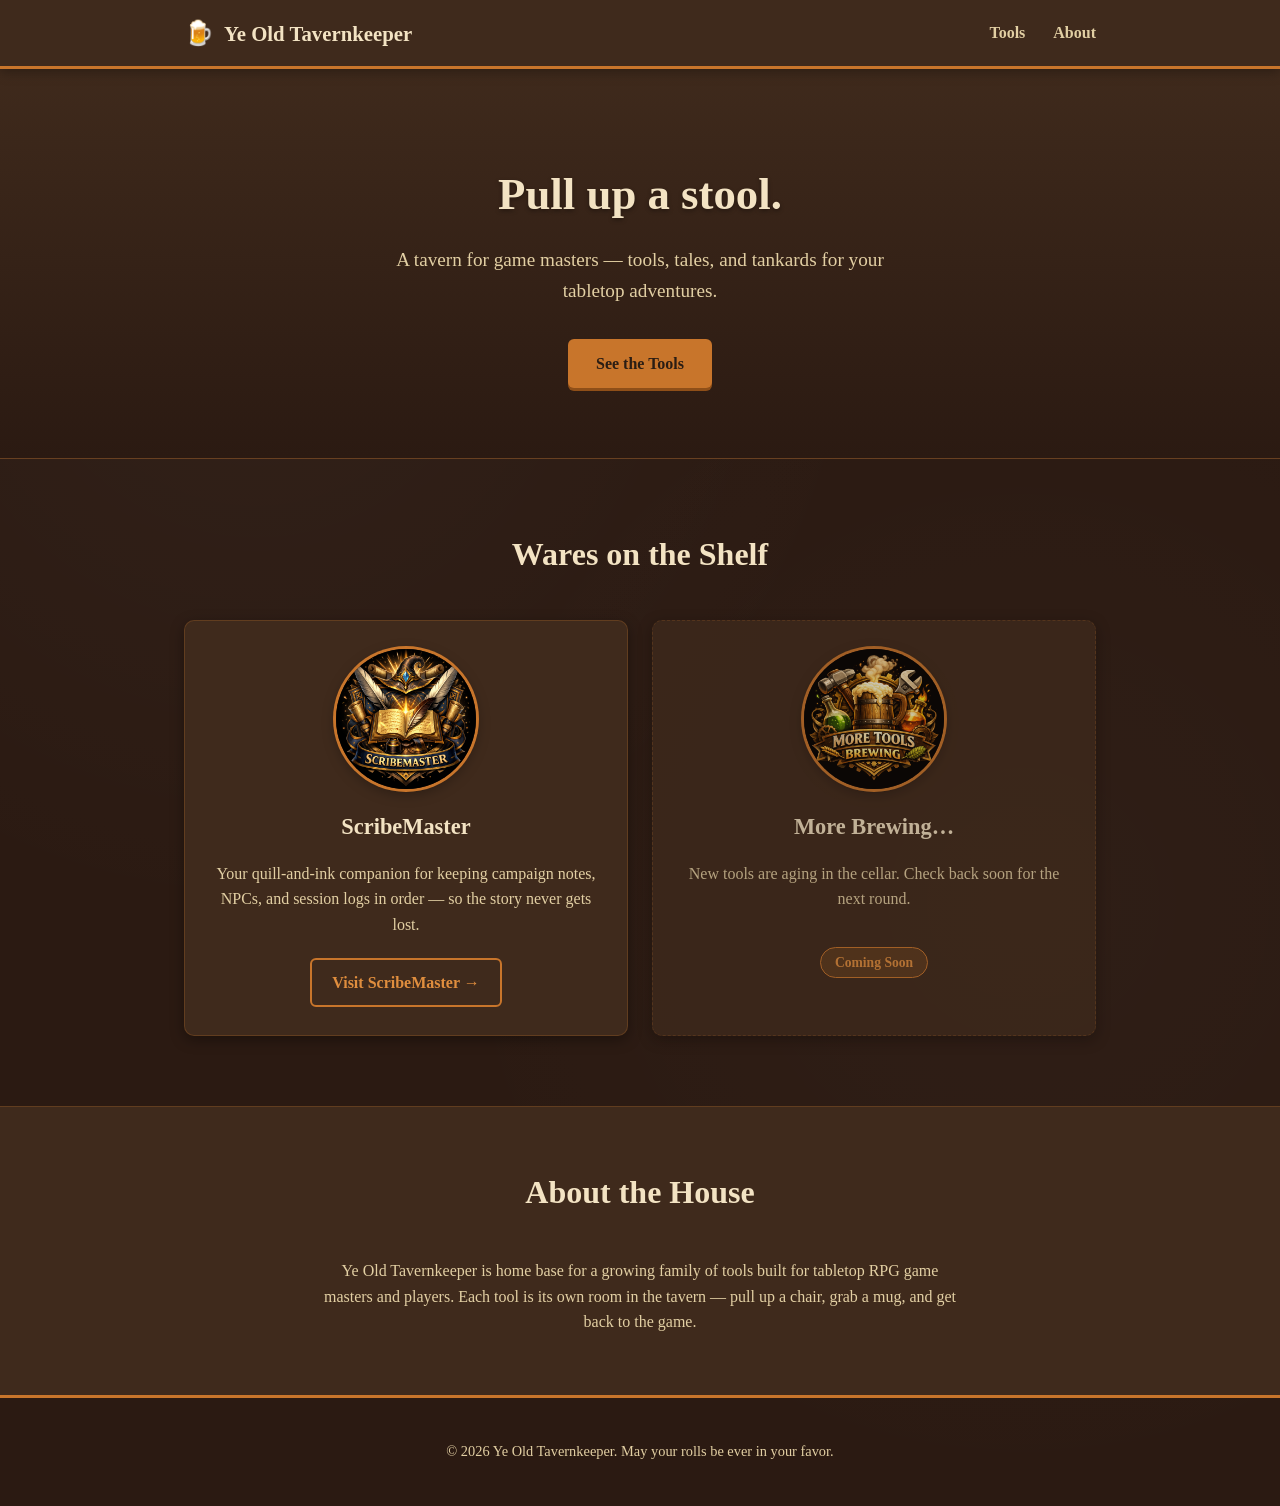
==== index.html @ 270fcdad "Add crest images for ScribeMaster and coming-soon tool cards" ====
<!DOCTYPE html>
<html lang="en">
<head>
<meta charset="UTF-8">
<meta name="viewport" content="width=device-width, initial-scale=1.0">
<title>Ye Old Tavernkeeper — RPG Tools & Sundries</title>
<meta name="description" content="Home of ScribeMaster and other tools for tabletop RPG game masters and players.">
<link rel="icon" href="data:image/svg+xml,<svg xmlns=%22http://www.w3.org/2000/svg%22 viewBox=%220 0 100 100%22><text y=%22.9em%22 font-size=%2290%22>🍺</text></svg>">
<link rel="stylesheet" href="styles.css">
</head>
<body>

<header class="site-header">
  <div class="wrap header-inner">
    <a href="/" class="brand">
      <span class="brand-icon" aria-hidden="true">🍺</span>
      <span class="brand-text">Ye Old Tavernkeeper</span>
    </a>
    <nav class="site-nav">
      <a href="#tools">Tools</a>
      <a href="#about">About</a>
    </nav>
  </div>
</header>

<main>
  <section class="hero">
    <div class="wrap">
      <h1>Pull up a stool.</h1>
      <p class="tagline">A tavern for game masters — tools, tales, and tankards for your tabletop adventures.</p>
      <a href="#tools" class="btn btn-primary">See the Tools</a>
    </div>
  </section>

  <section id="tools" class="tools">
    <div class="wrap">
      <h2>Wares on the Shelf</h2>
      <div class="tool-grid">

        <article class="tool-card tool-card--live">
          <img class="tool-crest" src="images/scribemaster-crest.png" alt="ScribeMaster crest">
          <h3>ScribeMaster</h3>
          <p>Your quill-and-ink companion for keeping campaign notes, NPCs, and session logs in order — so the story never gets lost.</p>
          <a href="https://scribemaster.yeoldtavernkeeper.com" class="btn btn-secondary">Visit ScribeMaster &rarr;</a>
        </article>

        <article class="tool-card tool-card--soon">
          <img class="tool-crest" src="images/more-tools-brewing.png" alt="More tools brewing crest">
          <h3>More Brewing&hellip;</h3>
          <p>New tools are aging in the cellar. Check back soon for the next round.</p>
          <span class="badge">Coming Soon</span>
        </article>

      </div>
    </div>
  </section>

  <section id="about" class="about">
    <div class="wrap">
      <h2>About the House</h2>
      <p>Ye Old Tavernkeeper is home base for a growing family of tools built for tabletop RPG game masters and players. Each tool is its own room in the tavern — pull up a chair, grab a mug, and get back to the game.</p>
    </div>
  </section>
</main>

<footer class="site-footer">
  <div class="wrap">
    <p>&copy; <span id="year"></span> Ye Old Tavernkeeper. May your rolls be ever in your favor.</p>
  </div>
</footer>

<script>
  document.getElementById('year').textContent = new Date().getFullYear();
</script>
</body>
</html>
---- styles.css ----
:root {
  --wood-dark: #2b1a12;
  --wood: #3f2a1c;
  --wood-light: #5a3d28;
  --parchment: #f3e3c3;
  --parchment-dim: #e2cfa3;
  --ember: #c8752b;
  --ember-bright: #e08e3e;
  --ink: #2a1d14;
  --shadow: rgba(0, 0, 0, 0.35);
}

* { box-sizing: border-box; }

html, body {
  margin: 0;
  padding: 0;
}

body {
  font-family: Georgia, 'Times New Roman', serif;
  background: var(--wood-dark);
  background-image:
    radial-gradient(circle at 20% 20%, rgba(255, 255, 255, 0.03), transparent 40%),
    radial-gradient(circle at 80% 60%, rgba(255, 255, 255, 0.02), transparent 45%);
  color: var(--parchment);
  line-height: 1.6;
}

.wrap {
  max-width: 960px;
  margin: 0 auto;
  padding: 0 24px;
}

a {
  color: var(--ember-bright);
  text-decoration: none;
}
a:hover {
  text-decoration: underline;
}

h1, h2, h3 {
  font-family: 'Trebuchet MS', Georgia, serif;
  color: var(--parchment);
  margin-top: 0;
}

/* Header */
.site-header {
  background: var(--wood);
  border-bottom: 3px solid var(--ember);
  box-shadow: 0 2px 12px var(--shadow);
  position: sticky;
  top: 0;
  z-index: 10;
}

.header-inner {
  display: flex;
  align-items: center;
  justify-content: space-between;
  padding-top: 14px;
  padding-bottom: 14px;
}

.brand {
  display: flex;
  align-items: center;
  gap: 10px;
  font-size: 1.3rem;
  font-weight: bold;
  color: var(--parchment);
}
.brand:hover { text-decoration: none; }
.brand-icon { font-size: 1.5rem; }

.site-nav a {
  margin-left: 24px;
  color: var(--parchment-dim);
  font-weight: bold;
}
.site-nav a:hover { color: var(--ember-bright); }

/* Hero */
.hero {
  text-align: center;
  padding: 90px 0 70px;
  background: linear-gradient(180deg, var(--wood) 0%, var(--wood-dark) 100%);
  border-bottom: 1px solid rgba(200, 117, 43, 0.3);
}

.hero h1 {
  font-size: 2.8rem;
  margin-bottom: 14px;
  text-shadow: 0 2px 4px var(--shadow);
}

.tagline {
  font-size: 1.2rem;
  color: var(--parchment-dim);
  max-width: 520px;
  margin: 0 auto 32px;
}

.btn {
  display: inline-block;
  padding: 12px 28px;
  border-radius: 6px;
  font-weight: bold;
  font-family: 'Trebuchet MS', Georgia, serif;
}
.btn:hover { text-decoration: none; }

.btn-primary {
  background: var(--ember);
  color: var(--ink);
  box-shadow: 0 3px 0 #8f4f18;
}
.btn-primary:hover { background: var(--ember-bright); }

.btn-secondary {
  background: transparent;
  border: 2px solid var(--ember);
  color: var(--ember-bright);
  padding: 10px 20px;
}
.btn-secondary:hover {
  background: var(--ember);
  color: var(--ink);
}

/* Tools */
.tools {
  padding: 70px 0;
}

.tools h2, .about h2 {
  text-align: center;
  font-size: 2rem;
  margin-bottom: 40px;
}

.tool-grid {
  display: grid;
  grid-template-columns: repeat(auto-fit, minmax(260px, 1fr));
  gap: 24px;
}

.tool-card {
  background: var(--wood);
  border: 1px solid rgba(200, 117, 43, 0.25);
  border-radius: 10px;
  padding: 28px;
  text-align: center;
  box-shadow: 0 4px 14px var(--shadow);
}

.tool-card--soon {
  opacity: 0.75;
  border-style: dashed;
}

.tool-crest {
  width: 140px;
  height: 140px;
  object-fit: contain;
  margin-bottom: 12px;
  border-radius: 50%;
  background: var(--wood-dark);
  box-shadow: 0 0 0 3px var(--ember), 0 4px 14px var(--shadow);
}

.tool-card h3 {
  font-size: 1.4rem;
  margin-bottom: 10px;
}

.tool-card p {
  color: var(--parchment-dim);
  margin-bottom: 20px;
  min-height: 66px;
}

.badge {
  display: inline-block;
  background: rgba(200, 117, 43, 0.2);
  color: var(--ember-bright);
  border: 1px solid var(--ember);
  border-radius: 20px;
  padding: 4px 14px;
  font-size: 0.85rem;
  font-weight: bold;
}

/* About */
.about {
  background: var(--wood);
  padding: 60px 0;
  border-top: 1px solid rgba(200, 117, 43, 0.25);
  border-bottom: 3px solid var(--ember);
}
.about p {
  max-width: 640px;
  margin: 0 auto;
  text-align: center;
  color: var(--parchment-dim);
}

/* Footer */
.site-footer {
  padding: 28px 0;
  text-align: center;
  color: var(--parchment-dim);
  font-size: 0.9rem;
}

@media (max-width: 600px) {
  .hero h1 { font-size: 2.1rem; }
  .header-inner { flex-direction: column; gap: 10px; }
  .site-nav a { margin: 0 12px; }
}
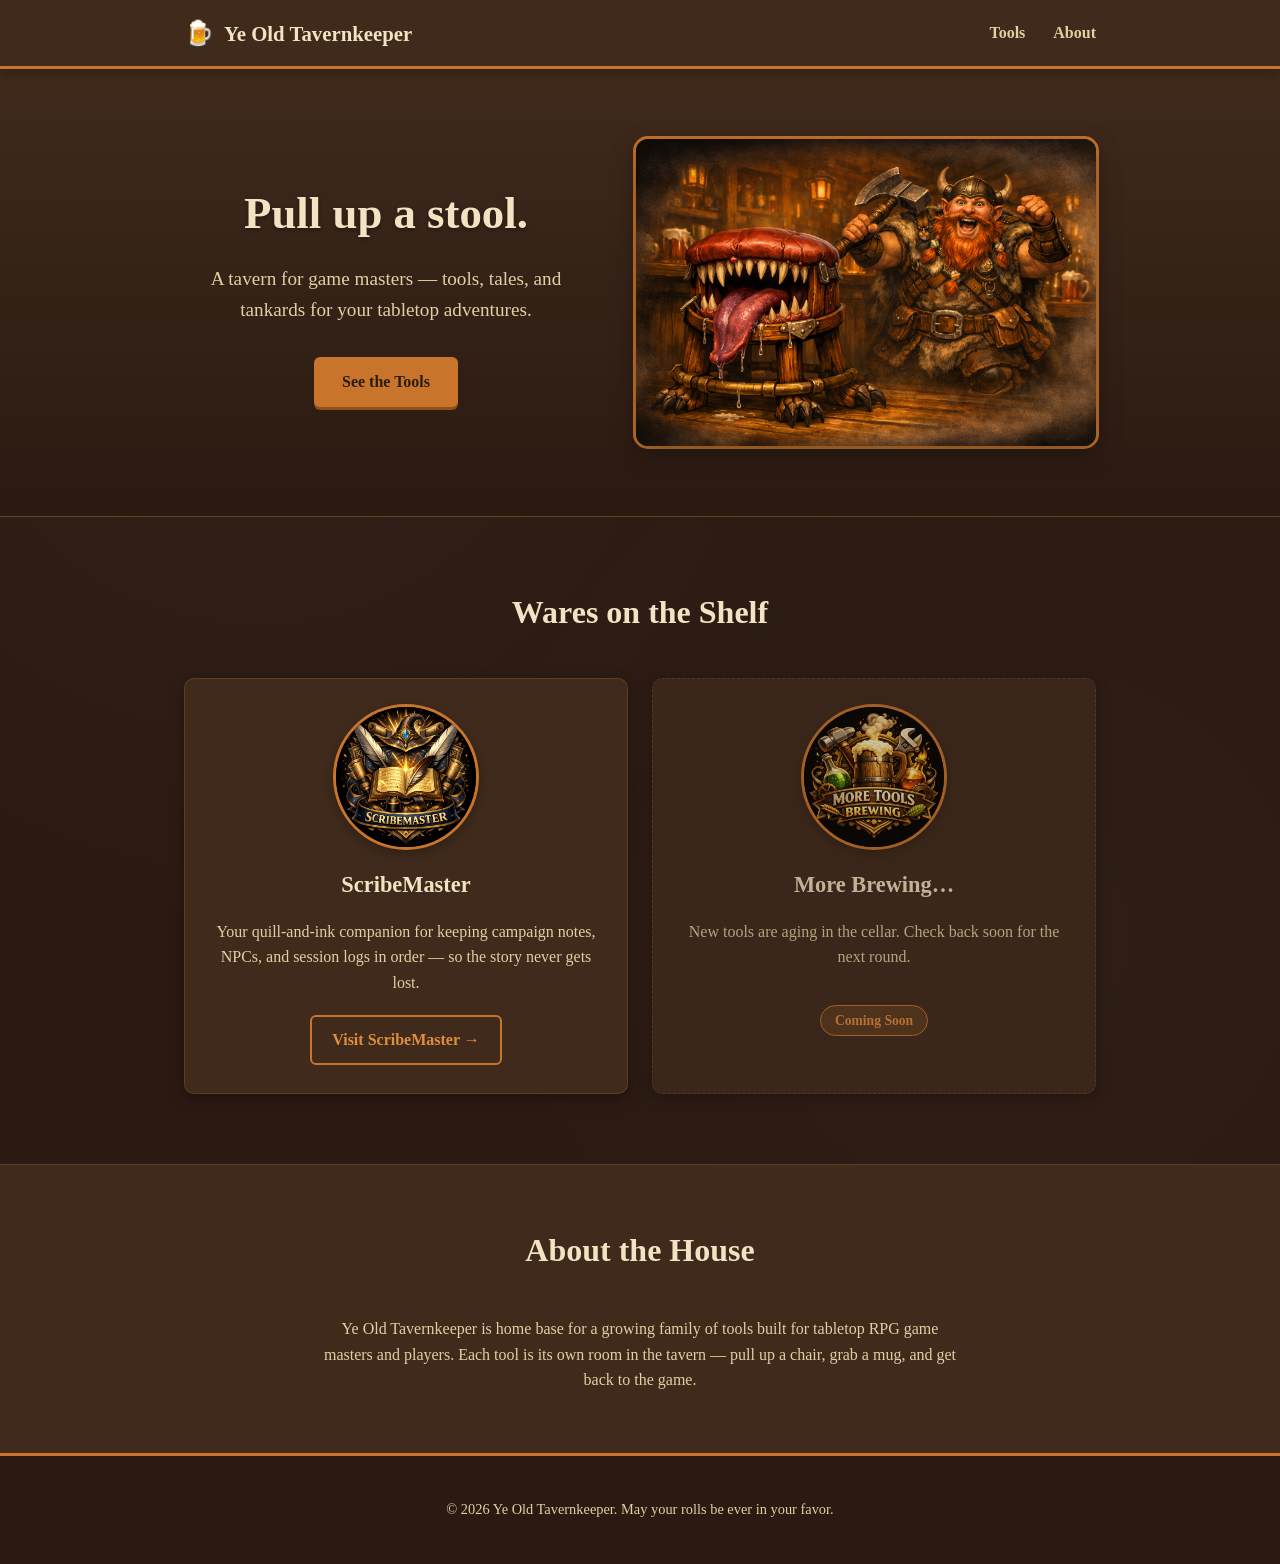
==== commit a4affa3a: "Add tavernkeeper hero image" ====
--- a/index.html
+++ b/index.html
@@ -25,10 +25,13 @@
 
 <main>
   <section class="hero">
-    <div class="wrap">
-      <h1>Pull up a stool.</h1>
-      <p class="tagline">A tavern for game masters — tools, tales, and tankards for your tabletop adventures.</p>
-      <a href="#tools" class="btn btn-primary">See the Tools</a>
+    <div class="wrap hero-inner">
+      <div class="hero-text">
+        <h1>Pull up a stool.</h1>
+        <p class="tagline">A tavern for game masters — tools, tales, and tankards for your tabletop adventures.</p>
+        <a href="#tools" class="btn btn-primary">See the Tools</a>
+      </div>
+      <img class="hero-image" src="images/hero-tavernkeeper.png" alt="A jovial dwarf tavernkeeper beside a monstrous, tooth-filled bar stool">
     </div>
   </section>
 
--- a/styles.css
+++ b/styles.css
@@ -85,10 +85,20 @@
 
 /* Hero */
 .hero {
-  text-align: center;
-  padding: 90px 0 70px;
+  padding: 70px 0;
   background: linear-gradient(180deg, var(--wood) 0%, var(--wood-dark) 100%);
   border-bottom: 1px solid rgba(200, 117, 43, 0.3);
+}
+
+.hero-inner {
+  display: flex;
+  align-items: center;
+  gap: 48px;
+}
+
+.hero-text {
+  flex: 1 1 380px;
+  text-align: center;
 }
 
 .hero h1 {
@@ -102,6 +112,19 @@
   color: var(--parchment-dim);
   max-width: 520px;
   margin: 0 auto 32px;
+}
+
+.hero-image {
+  flex: 1 1 380px;
+  max-width: 460px;
+  width: 100%;
+  height: auto;
+  border-radius: 12px;
+  box-shadow: 0 8px 24px var(--shadow), 0 0 0 3px var(--ember);
+}
+
+@media (max-width: 780px) {
+  .hero-inner { flex-direction: column; }
 }
 
 .btn {
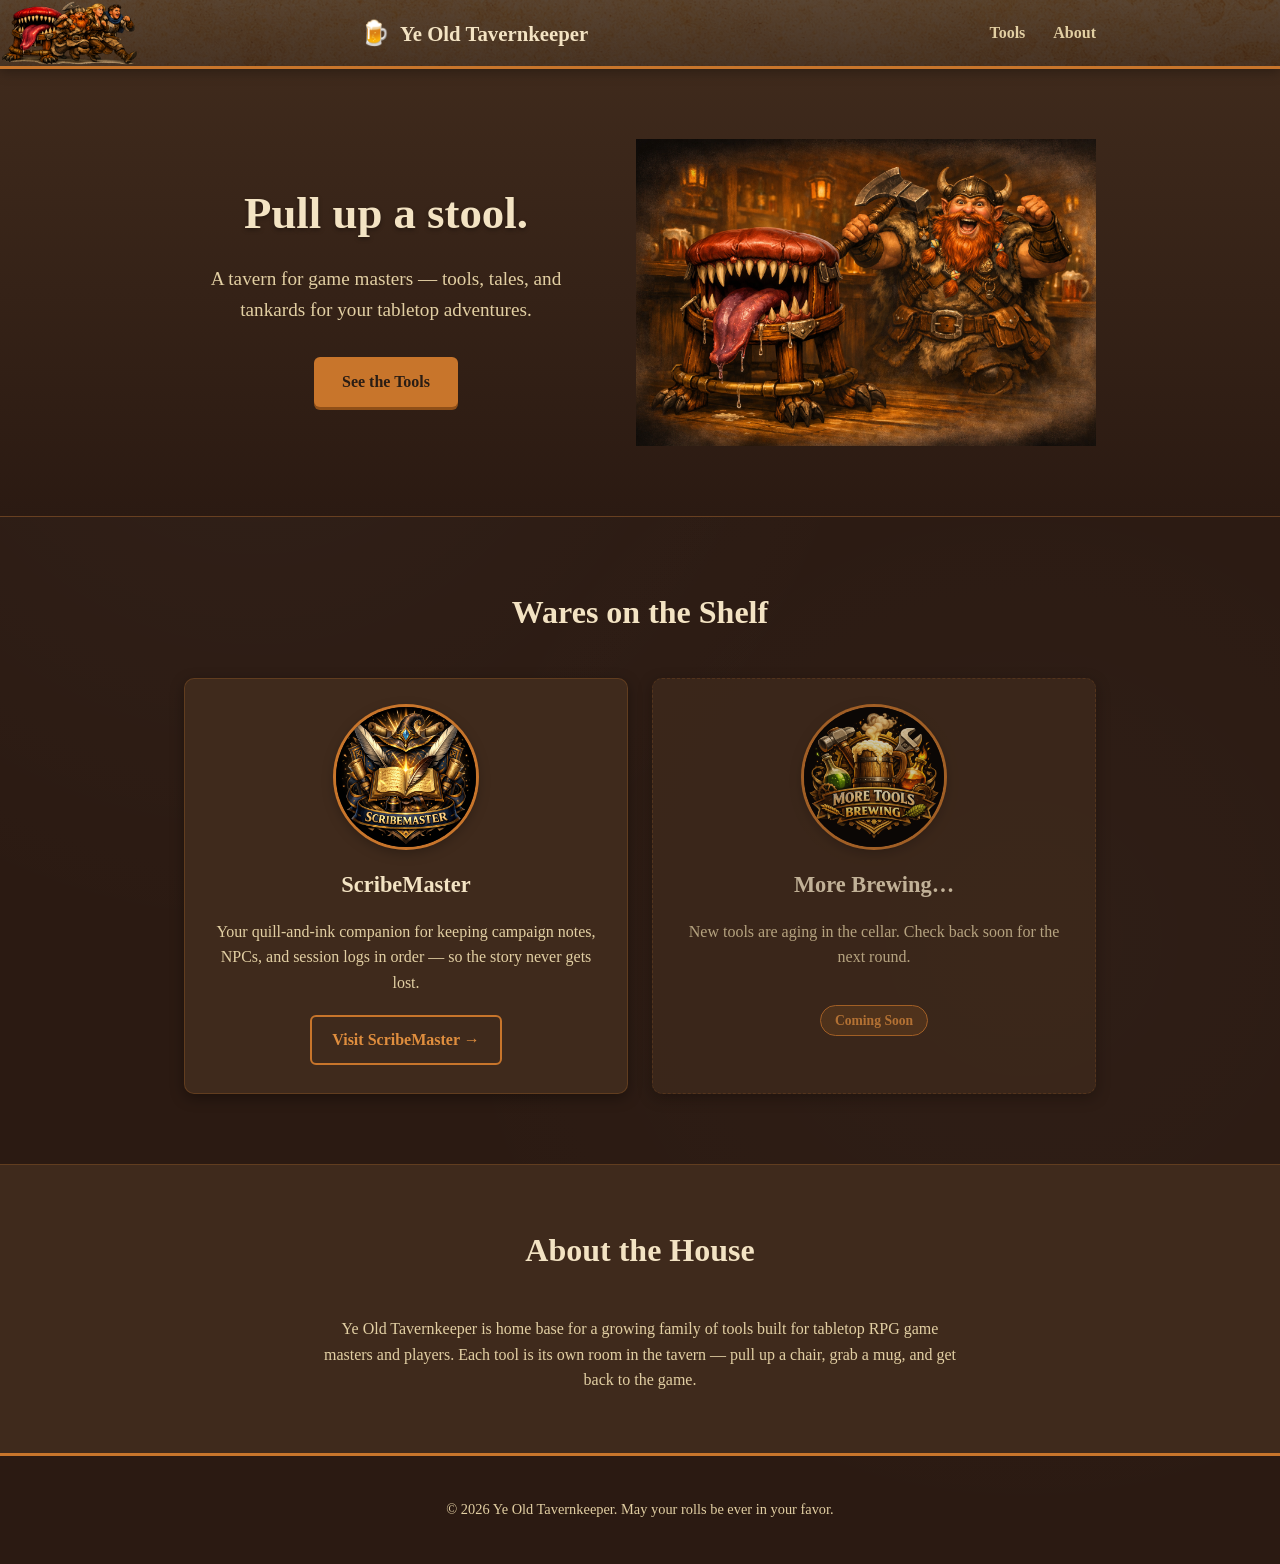
==== commit b016f92c: "Add parchment background and running party artwork to header" ====
--- a/index.html
+++ b/index.html
@@ -11,6 +11,7 @@
 <body>
 
 <header class="site-header">
+  <img class="header-run" src="images/running-cropped.png" alt="An adventuring party running">
   <div class="wrap header-inner">
     <a href="/" class="brand">
       <span class="brand-icon" aria-hidden="true">🍺</span>
--- a/styles.css
+++ b/styles.css
@@ -49,15 +49,38 @@
 
 /* Header */
 .site-header {
-  background: var(--wood);
+  background:
+    linear-gradient(180deg, rgba(43, 26, 18, 0.78), rgba(43, 26, 18, 0.86)),
+    url('images/menu-bg.png');
+  background-size: cover;
+  background-position: center;
+  background-repeat: no-repeat;
   border-bottom: 3px solid var(--ember);
   box-shadow: 0 2px 12px var(--shadow);
   position: sticky;
   top: 0;
   z-index: 10;
+  overflow: hidden;
+}
+
+.header-run {
+  position: absolute;
+  left: 0;
+  top: 50%;
+  transform: translateY(-50%);
+  height: 100%;
+  width: auto;
+  pointer-events: none;
+  z-index: 1;
+}
+
+.site-header .wrap {
+  padding-left: 200px;
 }
 
 .header-inner {
+  position: relative;
+  z-index: 2;
   display: flex;
   align-items: center;
   justify-content: space-between;
@@ -119,8 +142,6 @@
   max-width: 460px;
   width: 100%;
   height: auto;
-  border-radius: 12px;
-  box-shadow: 0 8px 24px var(--shadow), 0 0 0 3px var(--ember);
 }
 
 @media (max-width: 780px) {
@@ -243,4 +264,6 @@
   .hero h1 { font-size: 2.1rem; }
   .header-inner { flex-direction: column; gap: 10px; }
   .site-nav a { margin: 0 12px; }
-}
+  .header-run { display: none; }
+  .site-header .wrap { padding-left: 24px; }
+}
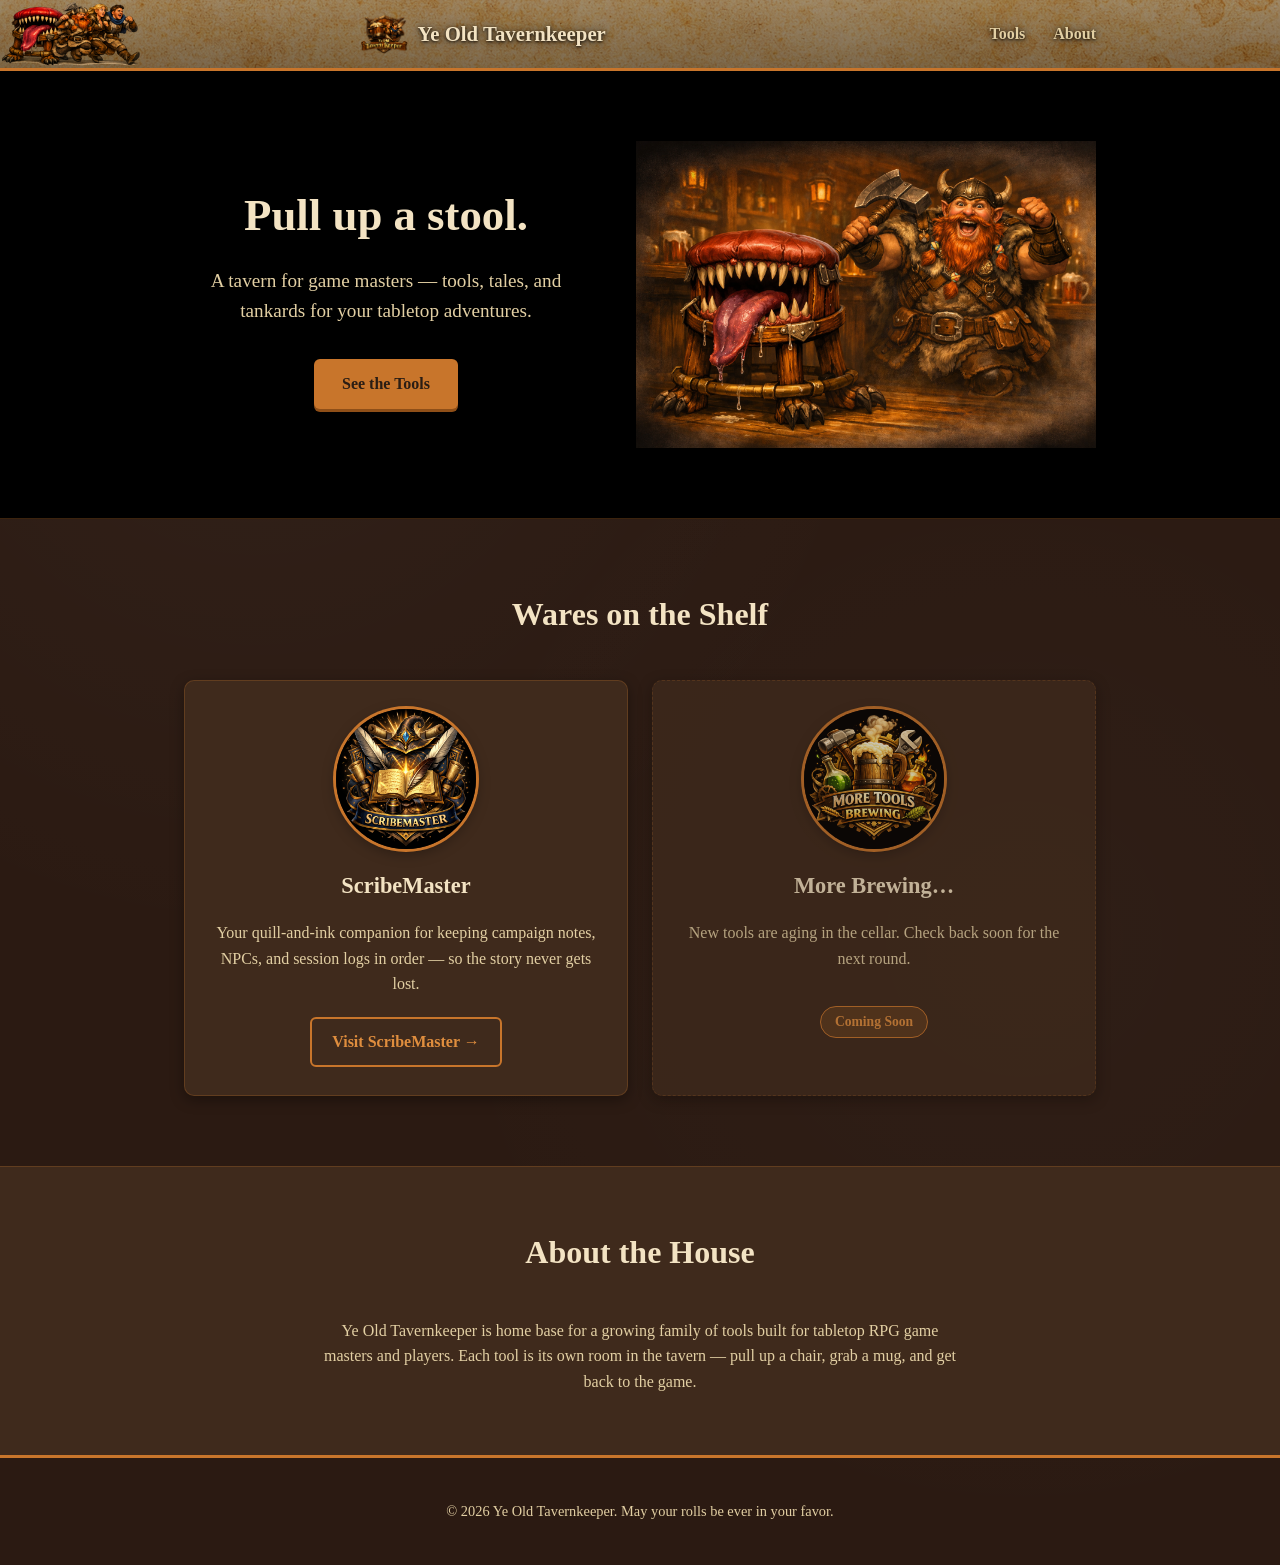
==== commit 7c6298b5: "Replace emoji brand icon with TK crest logo" ====
--- a/index.html
+++ b/index.html
@@ -14,7 +14,7 @@
   <img class="header-run" src="images/running-cropped.png" alt="An adventuring party running">
   <div class="wrap header-inner">
     <a href="/" class="brand">
-      <span class="brand-icon" aria-hidden="true">🍺</span>
+      <img class="brand-icon" src="images/tk-logo-cropped.png" alt="Ye Old Tavernkeeper logo">
       <span class="brand-text">Ye Old Tavernkeeper</span>
     </a>
     <nav class="site-nav">
--- a/styles.css
+++ b/styles.css
@@ -50,7 +50,7 @@
 /* Header */
 .site-header {
   background:
-    linear-gradient(180deg, rgba(43, 26, 18, 0.78), rgba(43, 26, 18, 0.86)),
+    linear-gradient(180deg, rgba(20, 12, 8, 0.4), rgba(20, 12, 8, 0.55)),
     url('images/menu-bg.png');
   background-size: cover;
   background-position: center;
@@ -95,12 +95,17 @@
   font-size: 1.3rem;
   font-weight: bold;
   color: var(--parchment);
+  text-shadow: 0 1px 3px rgba(0, 0, 0, 0.85), 0 0 8px rgba(0, 0, 0, 0.6);
 }
 .brand:hover { text-decoration: none; }
-.brand-icon { font-size: 1.5rem; }
+.brand-icon {
+  height: 40px;
+  width: auto;
+}
 
 .site-nav a {
   margin-left: 24px;
+  text-shadow: 0 1px 3px rgba(0, 0, 0, 0.85), 0 0 8px rgba(0, 0, 0, 0.6);
   color: var(--parchment-dim);
   font-weight: bold;
 }
@@ -109,7 +114,7 @@
 /* Hero */
 .hero {
   padding: 70px 0;
-  background: linear-gradient(180deg, var(--wood) 0%, var(--wood-dark) 100%);
+  background: #000;
   border-bottom: 1px solid rgba(200, 117, 43, 0.3);
 }
 
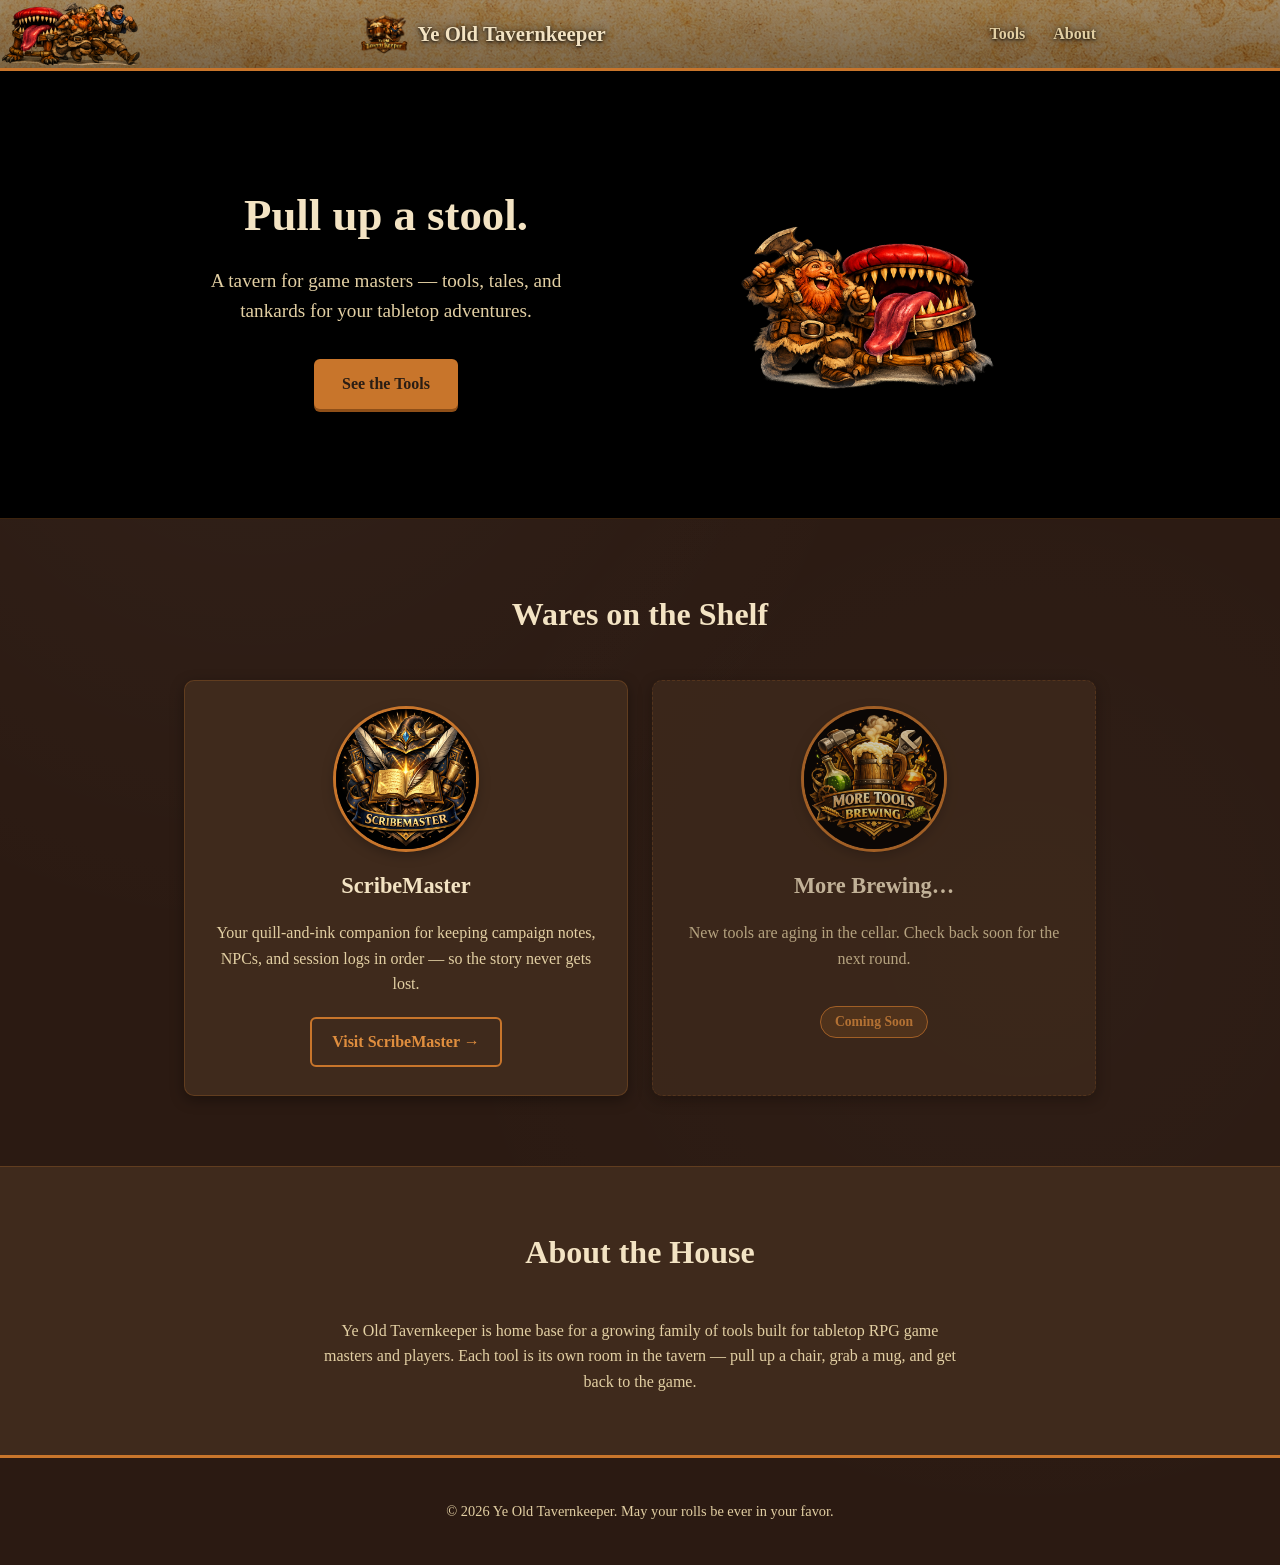
==== commit d0a6ff94: "Use transparent hero tavernkeeper image" ====
--- a/index.html
+++ b/index.html
@@ -32,7 +32,7 @@
         <p class="tagline">A tavern for game masters — tools, tales, and tankards for your tabletop adventures.</p>
         <a href="#tools" class="btn btn-primary">See the Tools</a>
       </div>
-      <img class="hero-image" src="images/hero-tavernkeeper.png" alt="A jovial dwarf tavernkeeper beside a monstrous, tooth-filled bar stool">
+      <img class="hero-image" src="images/hero-tavernkeeper_trans.png" alt="A jovial dwarf tavernkeeper beside a monstrous, tooth-filled bar stool">
     </div>
   </section>
 
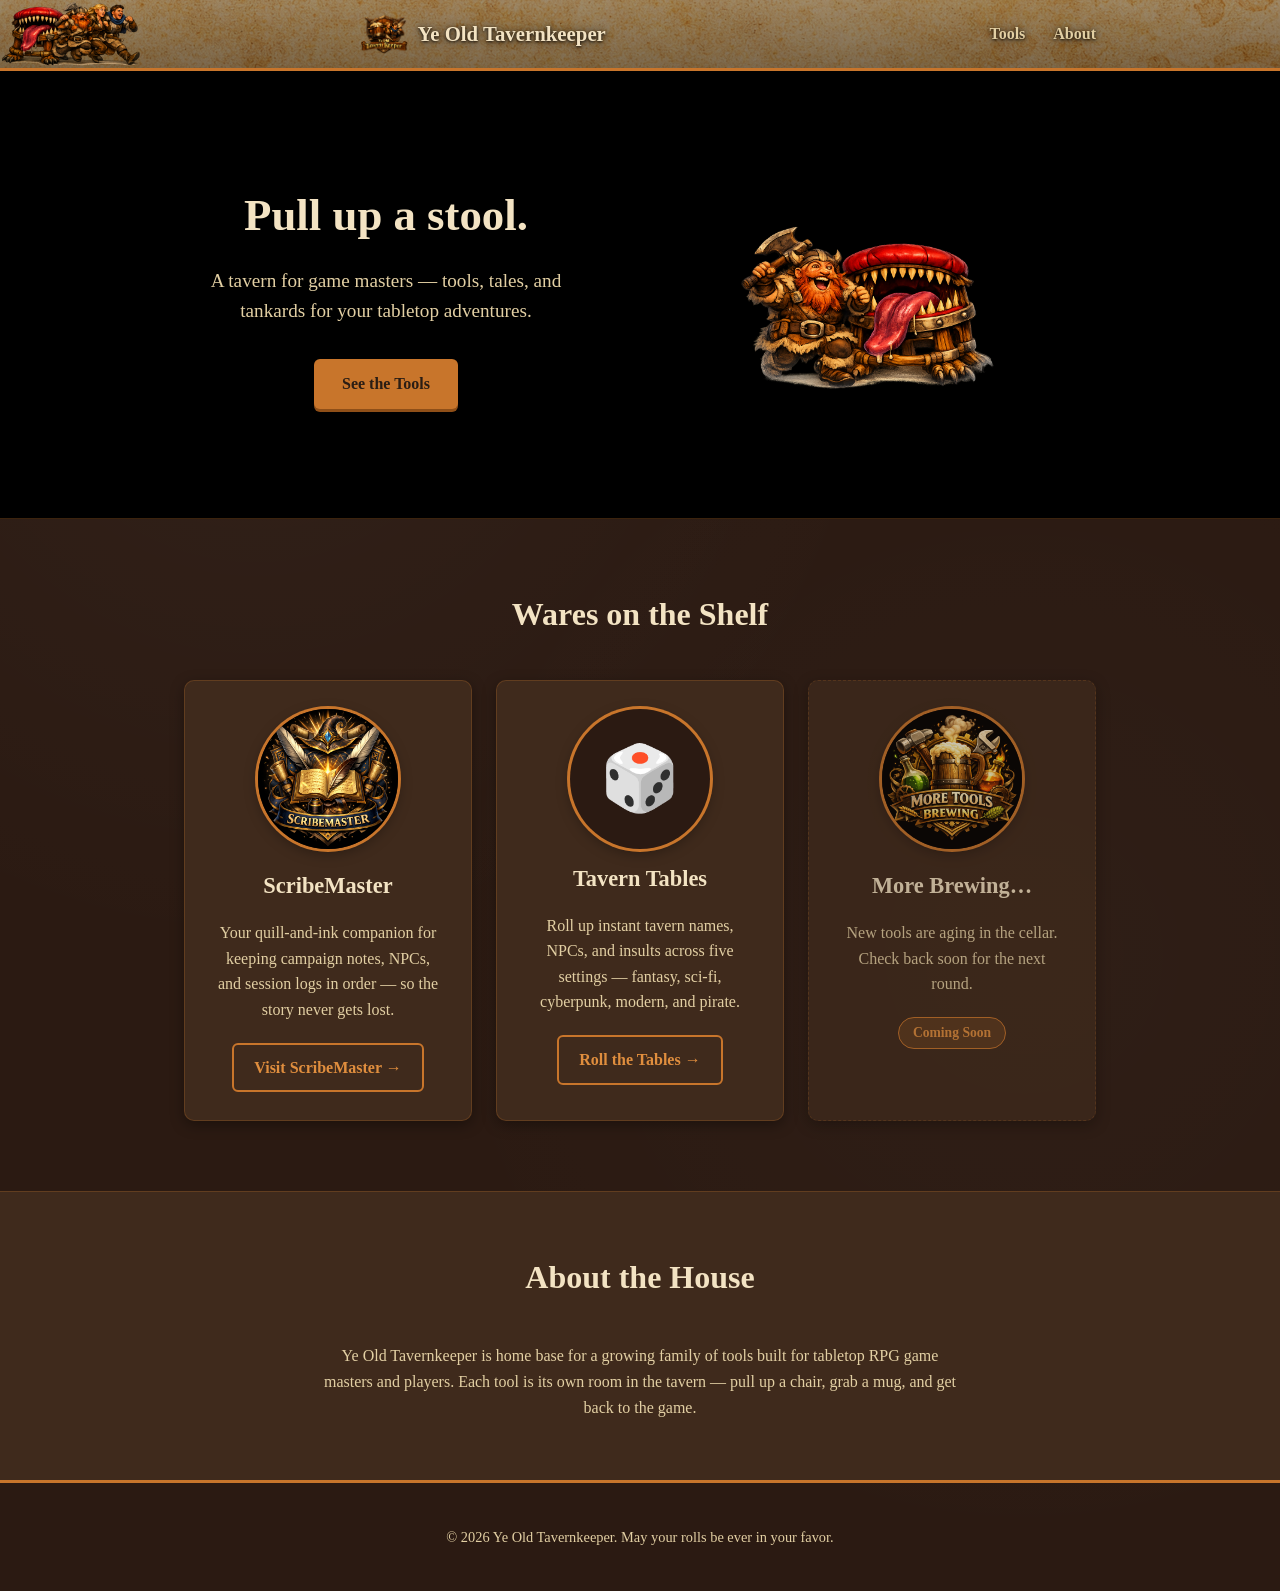
==== commit 39485953: "Add Tavern Tables generator (names/NPCs/insults across 5 themes)" ====
--- a/index.html
+++ b/index.html
@@ -5,7 +5,7 @@
 <meta name="viewport" content="width=device-width, initial-scale=1.0">
 <title>Ye Old Tavernkeeper — RPG Tools & Sundries</title>
 <meta name="description" content="Home of ScribeMaster and other tools for tabletop RPG game masters and players.">
-<link rel="icon" href="data:image/svg+xml,<svg xmlns=%22http://www.w3.org/2000/svg%22 viewBox=%220 0 100 100%22><text y=%22.9em%22 font-size=%2290%22>🍺</text></svg>">
+<link rel="icon" type="image/png" href="images/favicon.png">
 <link rel="stylesheet" href="styles.css">
 </head>
 <body>
@@ -48,6 +48,13 @@
           <a href="https://scribemaster.yeoldtavernkeeper.com" class="btn btn-secondary">Visit ScribeMaster &rarr;</a>
         </article>
 
+        <article class="tool-card tool-card--live">
+          <div class="tool-emoji-crest" aria-hidden="true">🎲</div>
+          <h3>Tavern Tables</h3>
+          <p>Roll up instant tavern names, NPCs, and insults across five settings — fantasy, sci-fi, cyberpunk, modern, and pirate.</p>
+          <a href="random-tables.html" class="btn btn-secondary">Roll the Tables &rarr;</a>
+        </article>
+
         <article class="tool-card tool-card--soon">
           <img class="tool-crest" src="images/more-tools-brewing.png" alt="More tools brewing crest">
           <h3>More Brewing&hellip;</h3>
--- a/styles.css
+++ b/styles.css
@@ -153,6 +153,89 @@
   .hero-inner { flex-direction: column; }
 }
 
+/* 404 */
+.not-found-inner {
+  text-align: center;
+}
+
+.not-found-image {
+  max-width: 420px;
+  width: 100%;
+  height: auto;
+  border-radius: 12px;
+  margin-bottom: 32px;
+}
+
+/* Tool crest (emoji variant) */
+.tool-emoji-crest {
+  width: 140px;
+  height: 140px;
+  border-radius: 50%;
+  background: var(--wood-dark);
+  box-shadow: 0 0 0 3px var(--ember), 0 4px 14px var(--shadow);
+  display: flex;
+  align-items: center;
+  justify-content: center;
+  font-size: 64px;
+  margin: 0 auto 12px;
+}
+
+/* Tavern Tables generator */
+.tool-page {
+  padding: 70px 0;
+  min-height: 55vh;
+}
+
+.tool-page h1 {
+  text-align: center;
+  margin-bottom: 10px;
+}
+
+.tool-page .tagline {
+  text-align: center;
+}
+
+.generator-controls {
+  display: flex;
+  gap: 16px;
+  justify-content: center;
+  flex-wrap: wrap;
+  margin-bottom: 36px;
+}
+
+.generator-controls select {
+  background: var(--wood);
+  color: var(--parchment);
+  border: 2px solid var(--ember);
+  border-radius: 6px;
+  padding: 10px 16px;
+  font-family: Georgia, 'Times New Roman', serif;
+  font-size: 1rem;
+}
+
+.generator-controls select:focus {
+  outline: 2px solid var(--ember-bright);
+}
+
+.generator-results {
+  list-style: none;
+  padding: 0;
+  max-width: 640px;
+  margin: 0 auto;
+  display: flex;
+  flex-direction: column;
+  gap: 10px;
+}
+
+.generator-results li {
+  background: var(--wood);
+  border: 1px solid rgba(200, 117, 43, 0.3);
+  border-radius: 8px;
+  padding: 14px 20px;
+  text-align: center;
+  font-size: 1.1rem;
+}
+
 .btn {
   display: inline-block;
   padding: 12px 28px;
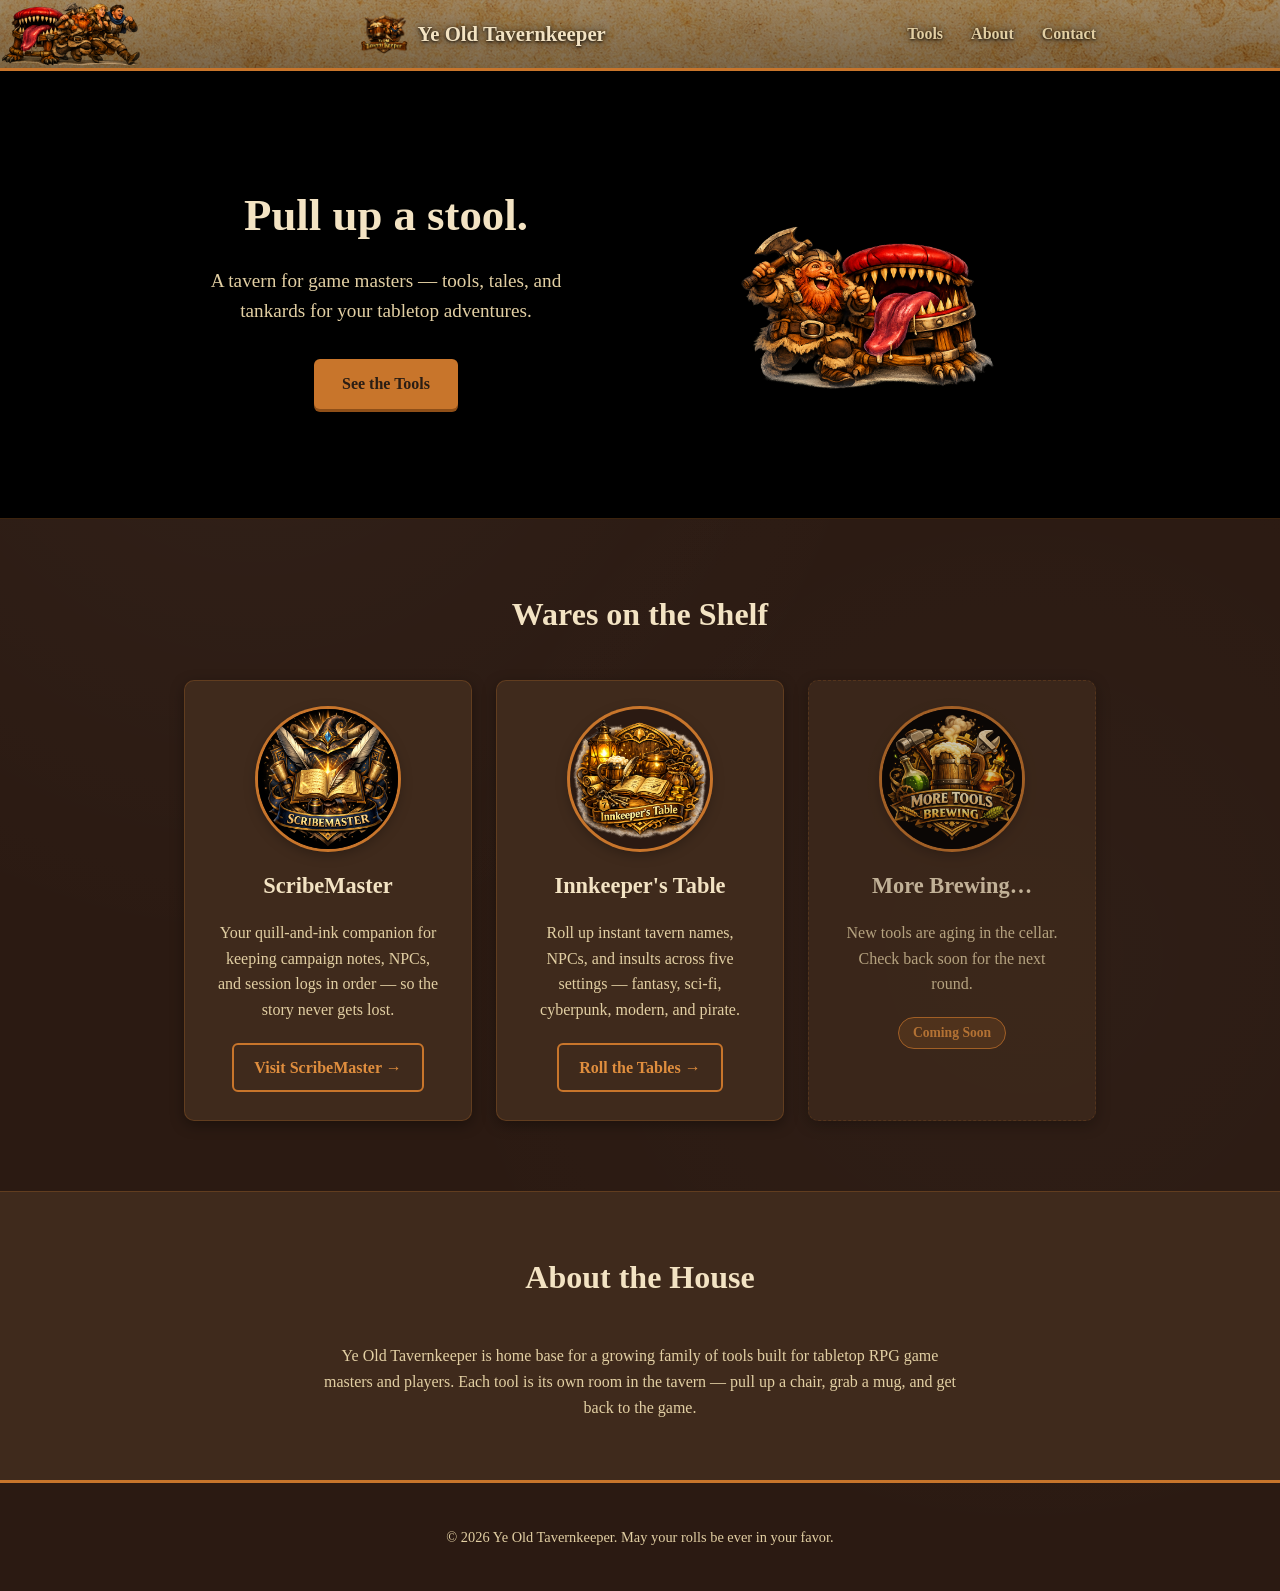
==== commit 0696ac5d: "Rename Tavern Tables to Innkeeper's Table with crest art; add Contact Us page Contact page includes " ====
--- a/index.html
+++ b/index.html
@@ -20,6 +20,7 @@
     <nav class="site-nav">
       <a href="#tools">Tools</a>
       <a href="#about">About</a>
+      <a href="/contact.html">Contact</a>
     </nav>
   </div>
 </header>
@@ -49,10 +50,10 @@
         </article>
 
         <article class="tool-card tool-card--live">
-          <div class="tool-emoji-crest" aria-hidden="true">🎲</div>
-          <h3>Tavern Tables</h3>
+          <img class="tool-crest" src="images/Tables.png" alt="Innkeeper's Table crest">
+          <h3>Innkeeper's Table</h3>
           <p>Roll up instant tavern names, NPCs, and insults across five settings — fantasy, sci-fi, cyberpunk, modern, and pirate.</p>
-          <a href="random-tables.html" class="btn btn-secondary">Roll the Tables &rarr;</a>
+          <a href="innkeepers-table.html" class="btn btn-secondary">Roll the Tables &rarr;</a>
         </article>
 
         <article class="tool-card tool-card--soon">
--- a/styles.css
+++ b/styles.css
@@ -166,20 +166,6 @@
   margin-bottom: 32px;
 }
 
-/* Tool crest (emoji variant) */
-.tool-emoji-crest {
-  width: 140px;
-  height: 140px;
-  border-radius: 50%;
-  background: var(--wood-dark);
-  box-shadow: 0 0 0 3px var(--ember), 0 4px 14px var(--shadow);
-  display: flex;
-  align-items: center;
-  justify-content: center;
-  font-size: 64px;
-  margin: 0 auto 12px;
-}
-
 /* Tavern Tables generator */
 .tool-page {
   padding: 70px 0;
@@ -236,6 +222,64 @@
   font-size: 1.1rem;
 }
 
+/* Contact page */
+.contact-wrap {
+  max-width: 640px;
+}
+
+.contact-wrap .tagline {
+  margin-bottom: 40px;
+}
+
+.contact-wrap .tagline a {
+  font-weight: bold;
+}
+
+.contact-form {
+  display: flex;
+  flex-direction: column;
+  gap: 8px;
+  background: var(--wood);
+  border: 1px solid rgba(200, 117, 43, 0.3);
+  border-radius: 10px;
+  padding: 32px;
+  box-shadow: 0 4px 14px var(--shadow);
+}
+
+.contact-form h2 {
+  text-align: center;
+  margin-bottom: 16px;
+}
+
+.contact-form label {
+  font-weight: bold;
+  color: var(--parchment-dim);
+  margin-top: 12px;
+}
+
+.contact-form input,
+.contact-form textarea {
+  background: var(--wood-dark);
+  color: var(--parchment);
+  border: 2px solid rgba(200, 117, 43, 0.4);
+  border-radius: 6px;
+  padding: 10px 14px;
+  font-family: Georgia, 'Times New Roman', serif;
+  font-size: 1rem;
+  resize: vertical;
+}
+
+.contact-form input:focus,
+.contact-form textarea:focus {
+  outline: none;
+  border-color: var(--ember-bright);
+}
+
+.contact-form button {
+  margin-top: 20px;
+  align-self: center;
+}
+
 .btn {
   display: inline-block;
   padding: 12px 28px;
